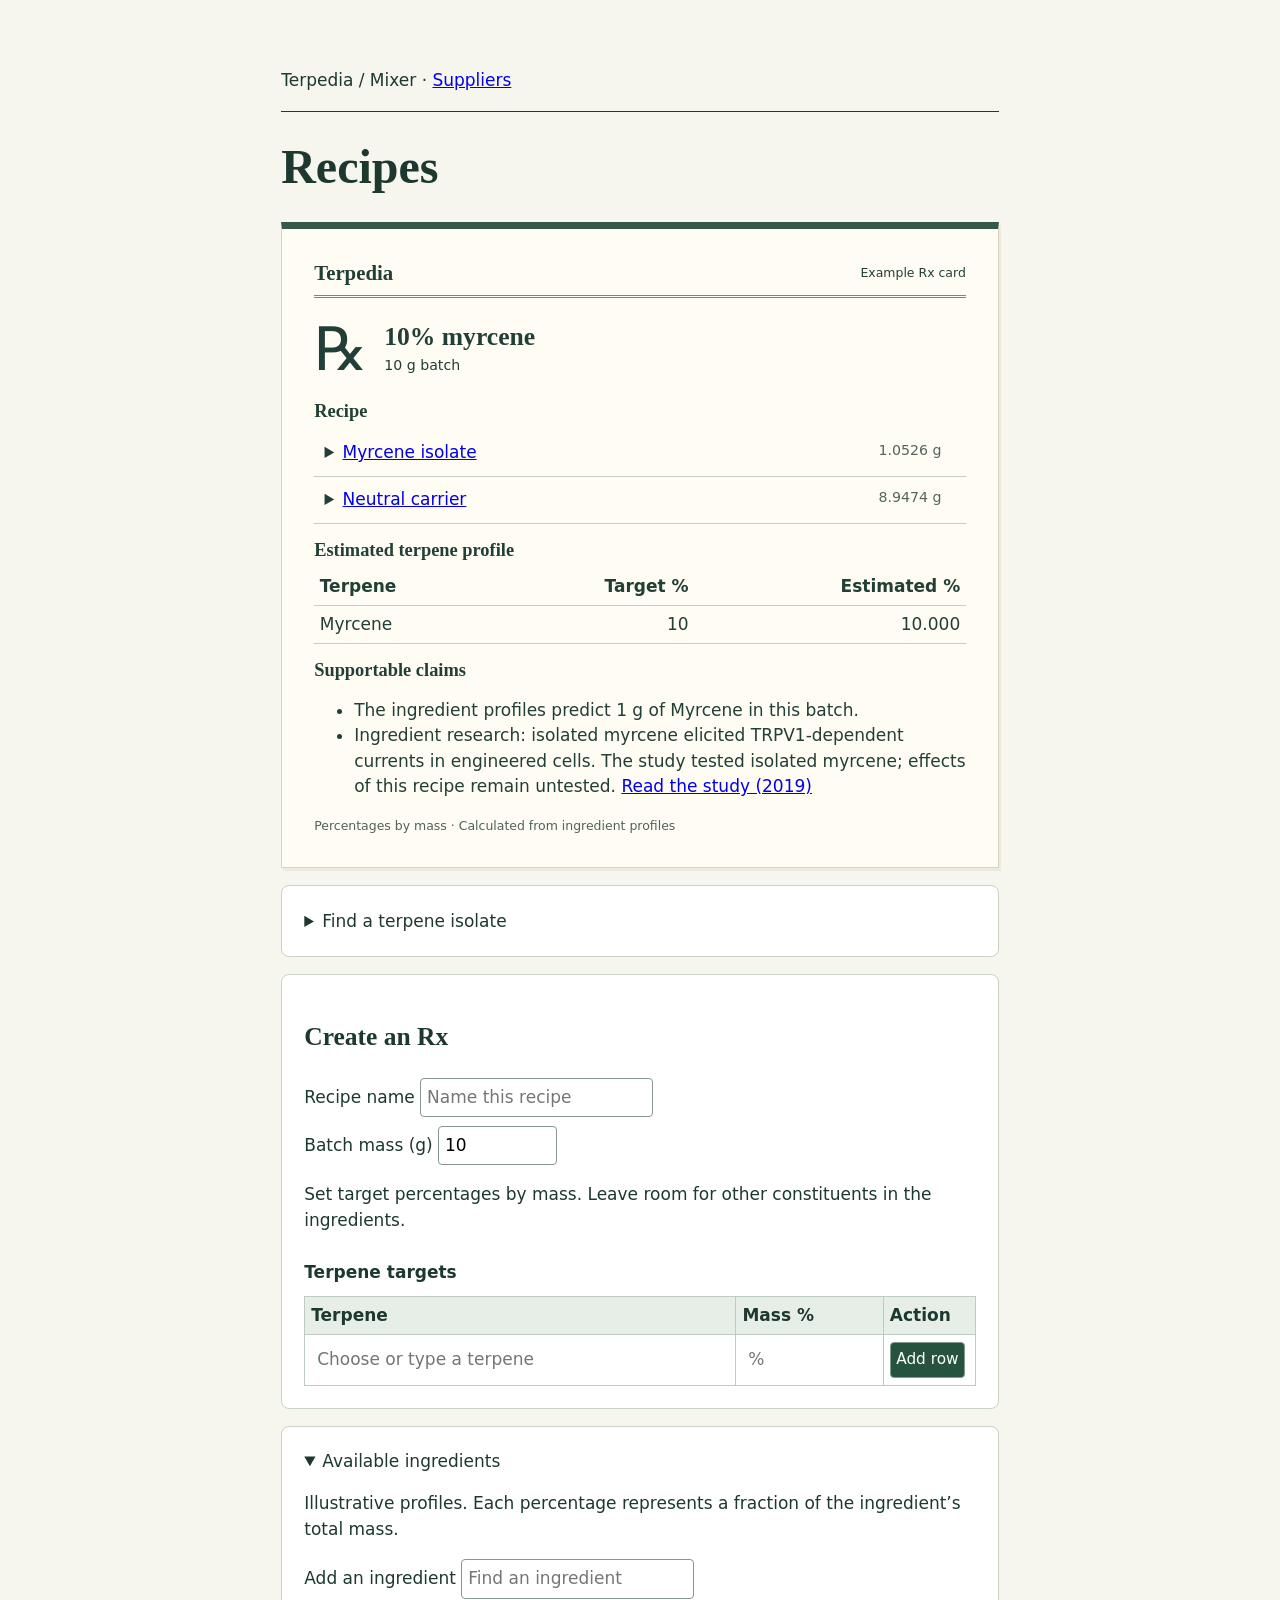
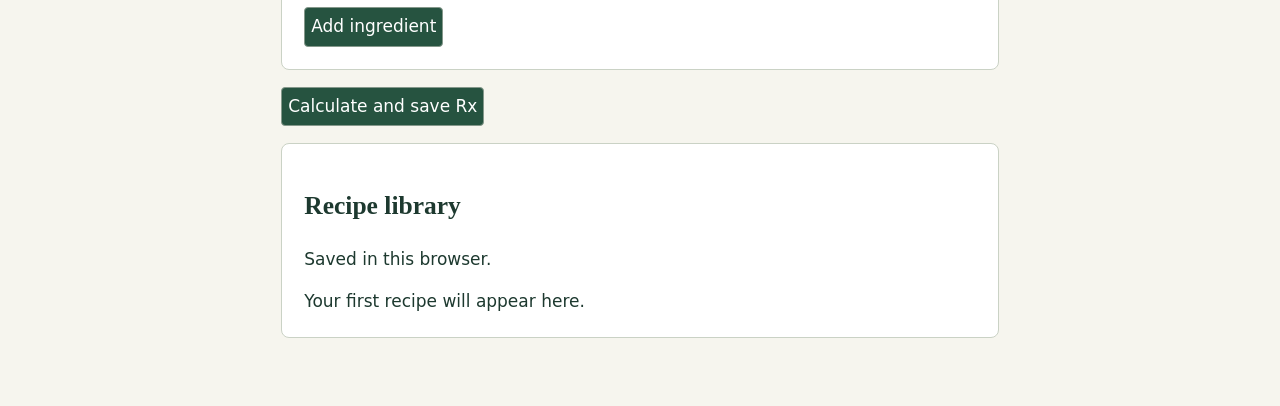
==== docs/index.html @ 72ed85a3 "Make suppliers addressable Terpedia entities with ingredient relationships" ====
<!doctype html><html lang="en"><meta charset="utf-8"><meta name="viewport" content="width=device-width,initial-scale=1"><title>Recipes · Terpedia</title>
<style>*{box-sizing:border-box}body{margin: auto;max-width:820px;padding:4vw;background:#f6f5ee;color:#1d392f;font:17px/1.5 system-ui}header{border-bottom:1px solid;padding:1em 0}h1,h2{font-family:Georgia,serif}h1{font-size:3rem;margin:.4em 0}section,details{background:white;border:1px solid #cad2c5;padding:1.3em;margin:1em 0;border-radius:8px}label{display:block;margin:.5em 0}input,button{font:inherit;padding:.35em;border:1px solid #85988b;border-radius:4px}input[type=number]{width:7em}button{background:#265340;color:white;cursor:pointer}pre{white-space:pre-wrap}summary{cursor:pointer}select{max-width:100%}.ingredient{margin:.5rem 0;padding:.65rem}.ingredient summary span{display:inline-grid;grid-template-columns:minmax(0,1fr) auto;gap:1rem;width:calc(100% - 2rem)}.ingredient small{color:#52665c}[hidden]{display:none!important}.targetSheet{width:100%;border-collapse:collapse;table-layout:fixed}.targetSheet caption{text-align:left;font-weight:bold;margin:.6em 0}.targetSheet th,.targetSheet td{border:1px solid #bdcbc2;text-align:left;padding:.35em;overflow-wrap:anywhere}.targetSheet thead{background:#e7eee7}.targetSheet th:nth-child(2){width:22%}.targetSheet th:last-child{width:5.4em}.targetSheet input,.targetSheet input[type=number]{width:100%;min-width:0;border:0;background:transparent}.targetSheet button{font-size:.9em}.targetSheet tbody tr:focus-within,.targetSheet tfoot tr:focus-within{background:#f0f6ed}</style><link rel="stylesheet" href="./rx-card.css">
<header>Terpedia / Mixer · <a href="./supplier.html">Suppliers</a></header><h1>Recipes</h1><div id="featuredRx"></div><details><summary>Find a terpene isolate</summary><p>Supplier catalog listings are matched by chemical structure. Confirm the supplier code and enter your material’s assay to add it to your ingredient inventory.</p><form id="addIsolate"><label>Compound and InChIKey <select id="isolatePicker"></select></label><label>Supplier listing <select id="supplierList"></select></label><label>Compound mass % <input id="assay" required type="number" min="0.000001" max="100" step="any"></label><button>Add ingredient and reload mixer</button></form></details><form id="form"><section><h2 id="draftHeading">Create an Rx</h2><button type="button" id="cancelFork" hidden>Cancel fork</button><label>Recipe name <input id="titleInput" required placeholder="Name this recipe"></label><label>Batch mass (g) <input id="mass" type="number" required min=".001" step="any" value="10"></label><p>Set target percentages by mass. Leave room for other constituents in the ingredients.</p><table class="targetSheet"><caption>Terpene targets</caption><thead><tr><th scope="col">Terpene</th><th scope="col">Mass %</th><th scope="col">Action</th></tr></thead><tbody id="targets"></tbody><tfoot><tr><td><input aria-label="New terpene" id="targetSearch" list="terpeneOptions" placeholder="Choose or type a terpene"><datalist id="terpeneOptions"></datalist></td><td><input aria-label="New target mass percent" id="newPercent" type="number" min="0" max="100" step="any" placeholder="%"></td><td><button type="button" id="addTarget">Add row</button></td></tr></tfoot></table></section>
<details open><summary>Available ingredients</summary><p>Illustrative profiles. Each percentage represents a fraction of the ingredient’s total mass.</p><label>Add an ingredient <input id="ingredientSearch" list="ingredientOptions" placeholder="Find an ingredient"></label><datalist id="ingredientOptions"></datalist><button type="button" id="addIngredient">Add ingredient</button><div id="stock"></div></details><button>Calculate and save Rx</button></form><p id="message" role="status"></p><section><h2>Recipe library</h2><p>Saved in this browser.</p><div id="library"></div></section><script type="module" src="./app.js?v=suppliers"></script></html>
---- docs/rx-card.css ----
.rxCard {
  margin: 1rem 0;
  padding: clamp(.8rem, 4vw, 2rem);
  color: #213f36;
  background: #fffcf3;
  border: 1px solid #d6d4c1;
  border-top: .45rem solid #34594a;
  box-shadow: 2px 3px 0 #edeadd;
  overflow-wrap: anywhere;
}
.padHeader, .padTitle { display: flex; align-items: center; gap: 1rem; }
.padHeader { justify-content: space-between; border-bottom: 3px double #768a78; padding-bottom: .65rem; }
.padHeader strong { font: bold 1.3rem Georgia, serif; }
.padHeader span, .rxCard footer { font-size: .78rem; }
.padTitle { margin: 1rem 0; }
.padTitle > span { font: 3.75rem Georgia, serif; }
.padTitle h3 { margin: 0; font: bold 1.6rem Georgia, serif; }
.rxCard h4, .rxCard caption { text-align: left; font: bold 1.15rem Georgia, serif; margin: 1rem 0 .45rem; }
.rxCard .ingredient { background: transparent; border: 0; border-bottom: 1px solid #c8cec1; border-radius: 0; margin: 0; }
.rxCard table { width: 100%; border-collapse: collapse; font-variant-numeric: tabular-nums; }
.rxCard td, .rxCard th { padding: .35rem; border-bottom: 1px solid #c8cec1; text-align: right; }
.rxCard th:first-child { text-align: left; }
.rxCard th[scope=row] { font-weight: normal; }
.rxCard td small { display: block; }
.rxCard footer { margin-top: 1rem; color: #4f6357; }
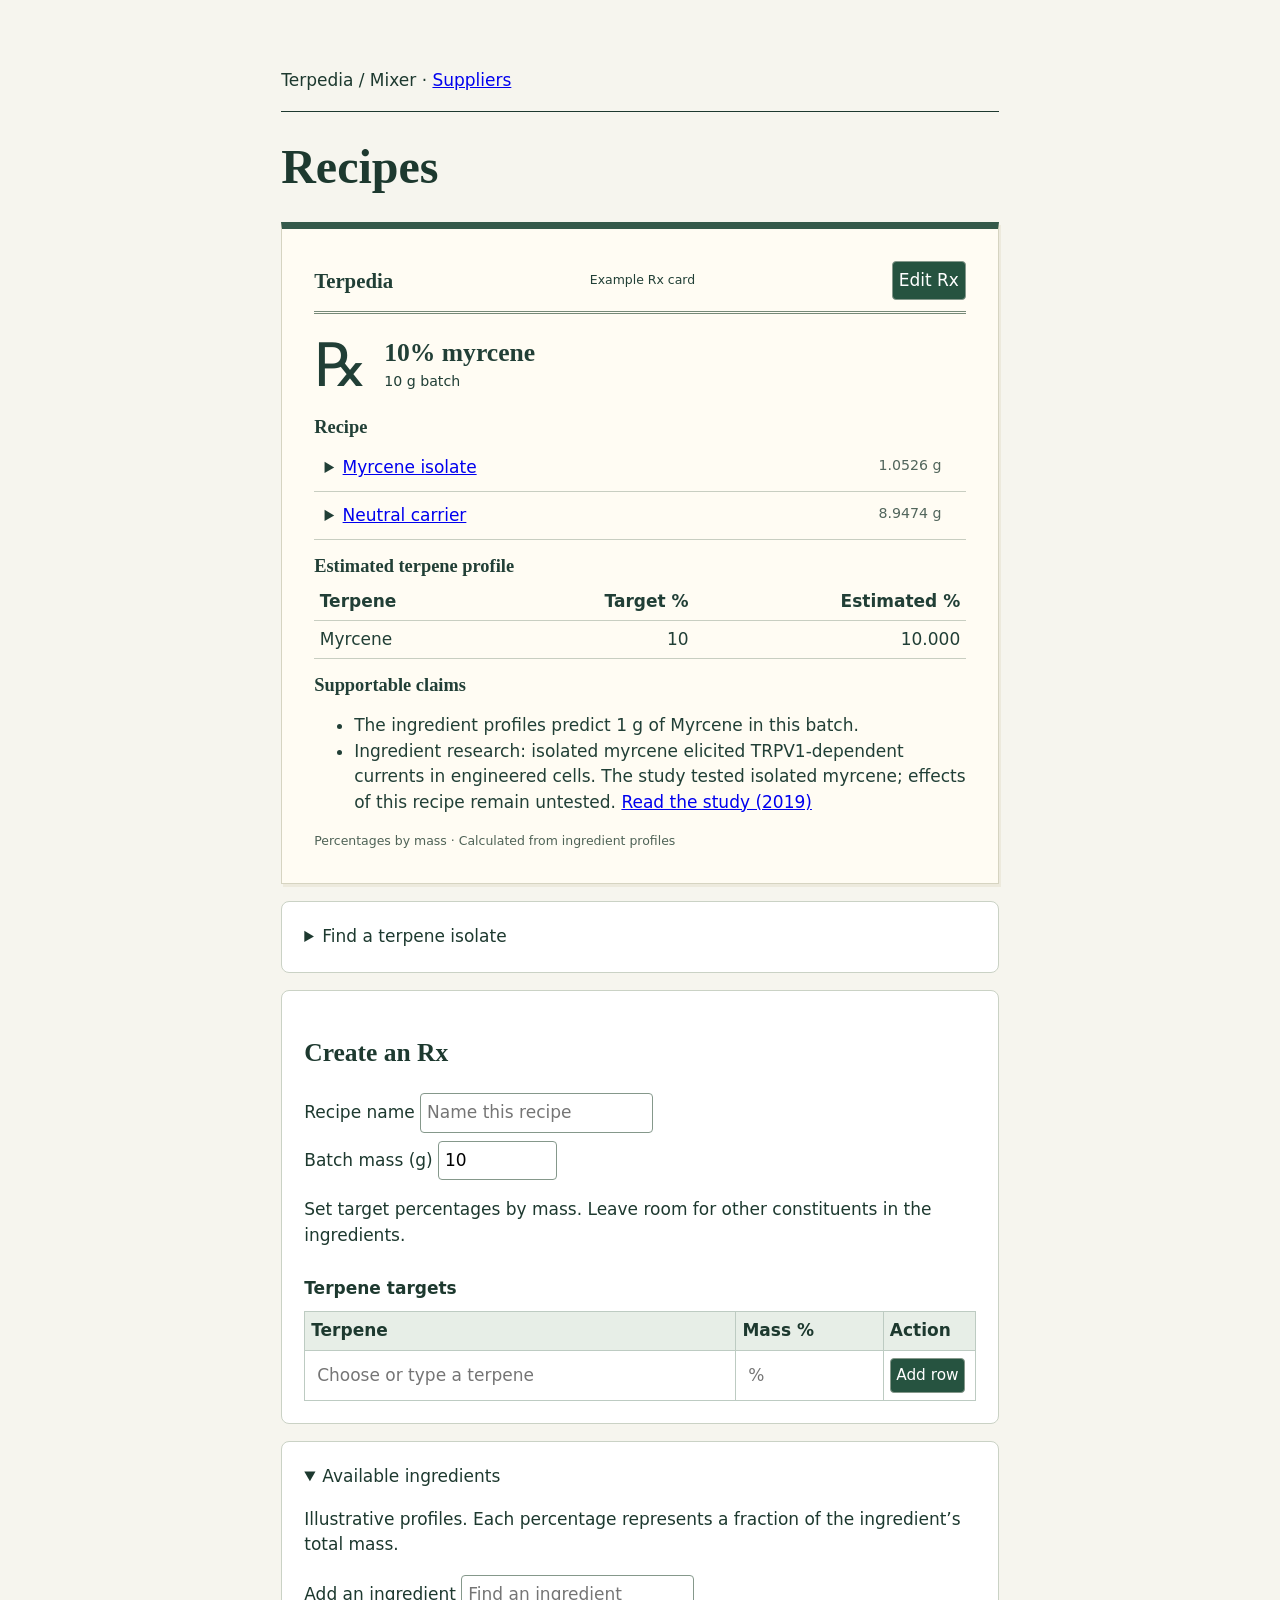
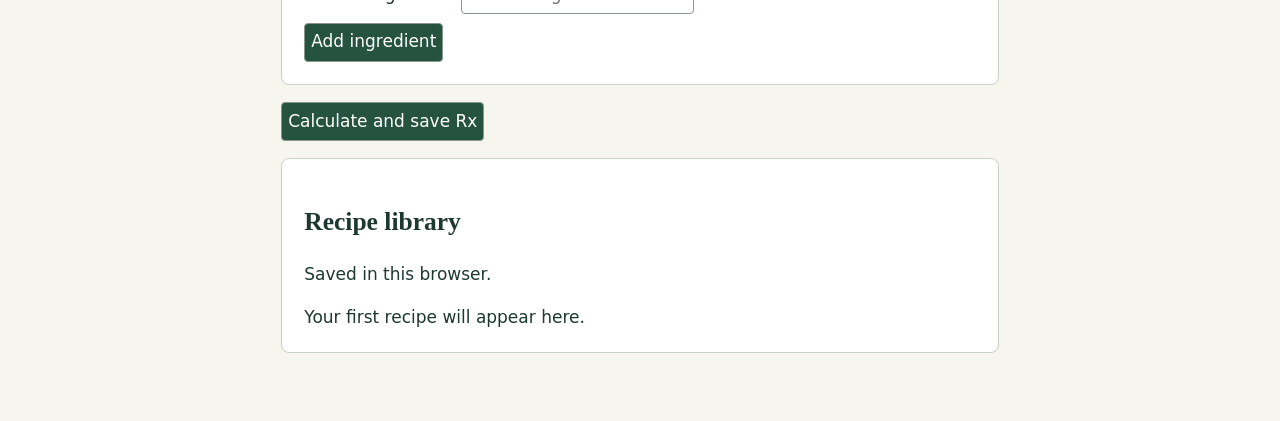
==== commit 142f89e7: "Edit Rx ingredient masses and fit an unsaved blend to revised targets" ====
--- a/docs/index.html
+++ b/docs/index.html
@@ -1,4 +1,4 @@
 <!doctype html><html lang="en"><meta charset="utf-8"><meta name="viewport" content="width=device-width,initial-scale=1"><title>Recipes · Terpedia</title>
 <style>*{box-sizing:border-box}body{margin: auto;max-width:820px;padding:4vw;background:#f6f5ee;color:#1d392f;font:17px/1.5 system-ui}header{border-bottom:1px solid;padding:1em 0}h1,h2{font-family:Georgia,serif}h1{font-size:3rem;margin:.4em 0}section,details{background:white;border:1px solid #cad2c5;padding:1.3em;margin:1em 0;border-radius:8px}label{display:block;margin:.5em 0}input,button{font:inherit;padding:.35em;border:1px solid #85988b;border-radius:4px}input[type=number]{width:7em}button{background:#265340;color:white;cursor:pointer}pre{white-space:pre-wrap}summary{cursor:pointer}select{max-width:100%}.ingredient{margin:.5rem 0;padding:.65rem}.ingredient summary span{display:inline-grid;grid-template-columns:minmax(0,1fr) auto;gap:1rem;width:calc(100% - 2rem)}.ingredient small{color:#52665c}[hidden]{display:none!important}.targetSheet{width:100%;border-collapse:collapse;table-layout:fixed}.targetSheet caption{text-align:left;font-weight:bold;margin:.6em 0}.targetSheet th,.targetSheet td{border:1px solid #bdcbc2;text-align:left;padding:.35em;overflow-wrap:anywhere}.targetSheet thead{background:#e7eee7}.targetSheet th:nth-child(2){width:22%}.targetSheet th:last-child{width:5.4em}.targetSheet input,.targetSheet input[type=number]{width:100%;min-width:0;border:0;background:transparent}.targetSheet button{font-size:.9em}.targetSheet tbody tr:focus-within,.targetSheet tfoot tr:focus-within{background:#f0f6ed}</style><link rel="stylesheet" href="./rx-card.css">
 <header>Terpedia / Mixer · <a href="./supplier.html">Suppliers</a></header><h1>Recipes</h1><div id="featuredRx"></div><details><summary>Find a terpene isolate</summary><p>Supplier catalog listings are matched by chemical structure. Confirm the supplier code and enter your material’s assay to add it to your ingredient inventory.</p><form id="addIsolate"><label>Compound and InChIKey <select id="isolatePicker"></select></label><label>Supplier listing <select id="supplierList"></select></label><label>Compound mass % <input id="assay" required type="number" min="0.000001" max="100" step="any"></label><button>Add ingredient and reload mixer</button></form></details><form id="form"><section><h2 id="draftHeading">Create an Rx</h2><button type="button" id="cancelFork" hidden>Cancel fork</button><label>Recipe name <input id="titleInput" required placeholder="Name this recipe"></label><label>Batch mass (g) <input id="mass" type="number" required min=".001" step="any" value="10"></label><p>Set target percentages by mass. Leave room for other constituents in the ingredients.</p><table class="targetSheet"><caption>Terpene targets</caption><thead><tr><th scope="col">Terpene</th><th scope="col">Mass %</th><th scope="col">Action</th></tr></thead><tbody id="targets"></tbody><tfoot><tr><td><input aria-label="New terpene" id="targetSearch" list="terpeneOptions" placeholder="Choose or type a terpene"><datalist id="terpeneOptions"></datalist></td><td><input aria-label="New target mass percent" id="newPercent" type="number" min="0" max="100" step="any" placeholder="%"></td><td><button type="button" id="addTarget">Add row</button></td></tr></tfoot></table></section>
-<details open><summary>Available ingredients</summary><p>Illustrative profiles. Each percentage represents a fraction of the ingredient’s total mass.</p><label>Add an ingredient <input id="ingredientSearch" list="ingredientOptions" placeholder="Find an ingredient"></label><datalist id="ingredientOptions"></datalist><button type="button" id="addIngredient">Add ingredient</button><div id="stock"></div></details><button>Calculate and save Rx</button></form><p id="message" role="status"></p><section><h2>Recipe library</h2><p>Saved in this browser.</p><div id="library"></div></section><script type="module" src="./app.js?v=suppliers"></script></html>
+<details open><summary>Available ingredients</summary><p>Illustrative profiles. Each percentage represents a fraction of the ingredient’s total mass.</p><label>Add an ingredient <input id="ingredientSearch" list="ingredientOptions" placeholder="Find an ingredient"></label><datalist id="ingredientOptions"></datalist><button type="button" id="addIngredient">Add ingredient</button><div id="stock"></div></details><button id="fit" type="submit" hidden>Update ingredients to meet targets</button> <button id="saveRx">Calculate and save Rx</button><div id="preview" aria-live="polite"></div></form><p id="message" role="status"></p><section><h2>Recipe library</h2><p>Saved in this browser.</p><div id="library"></div></section><script type="module" src="./app.js?v=edit-rx"></script></html>
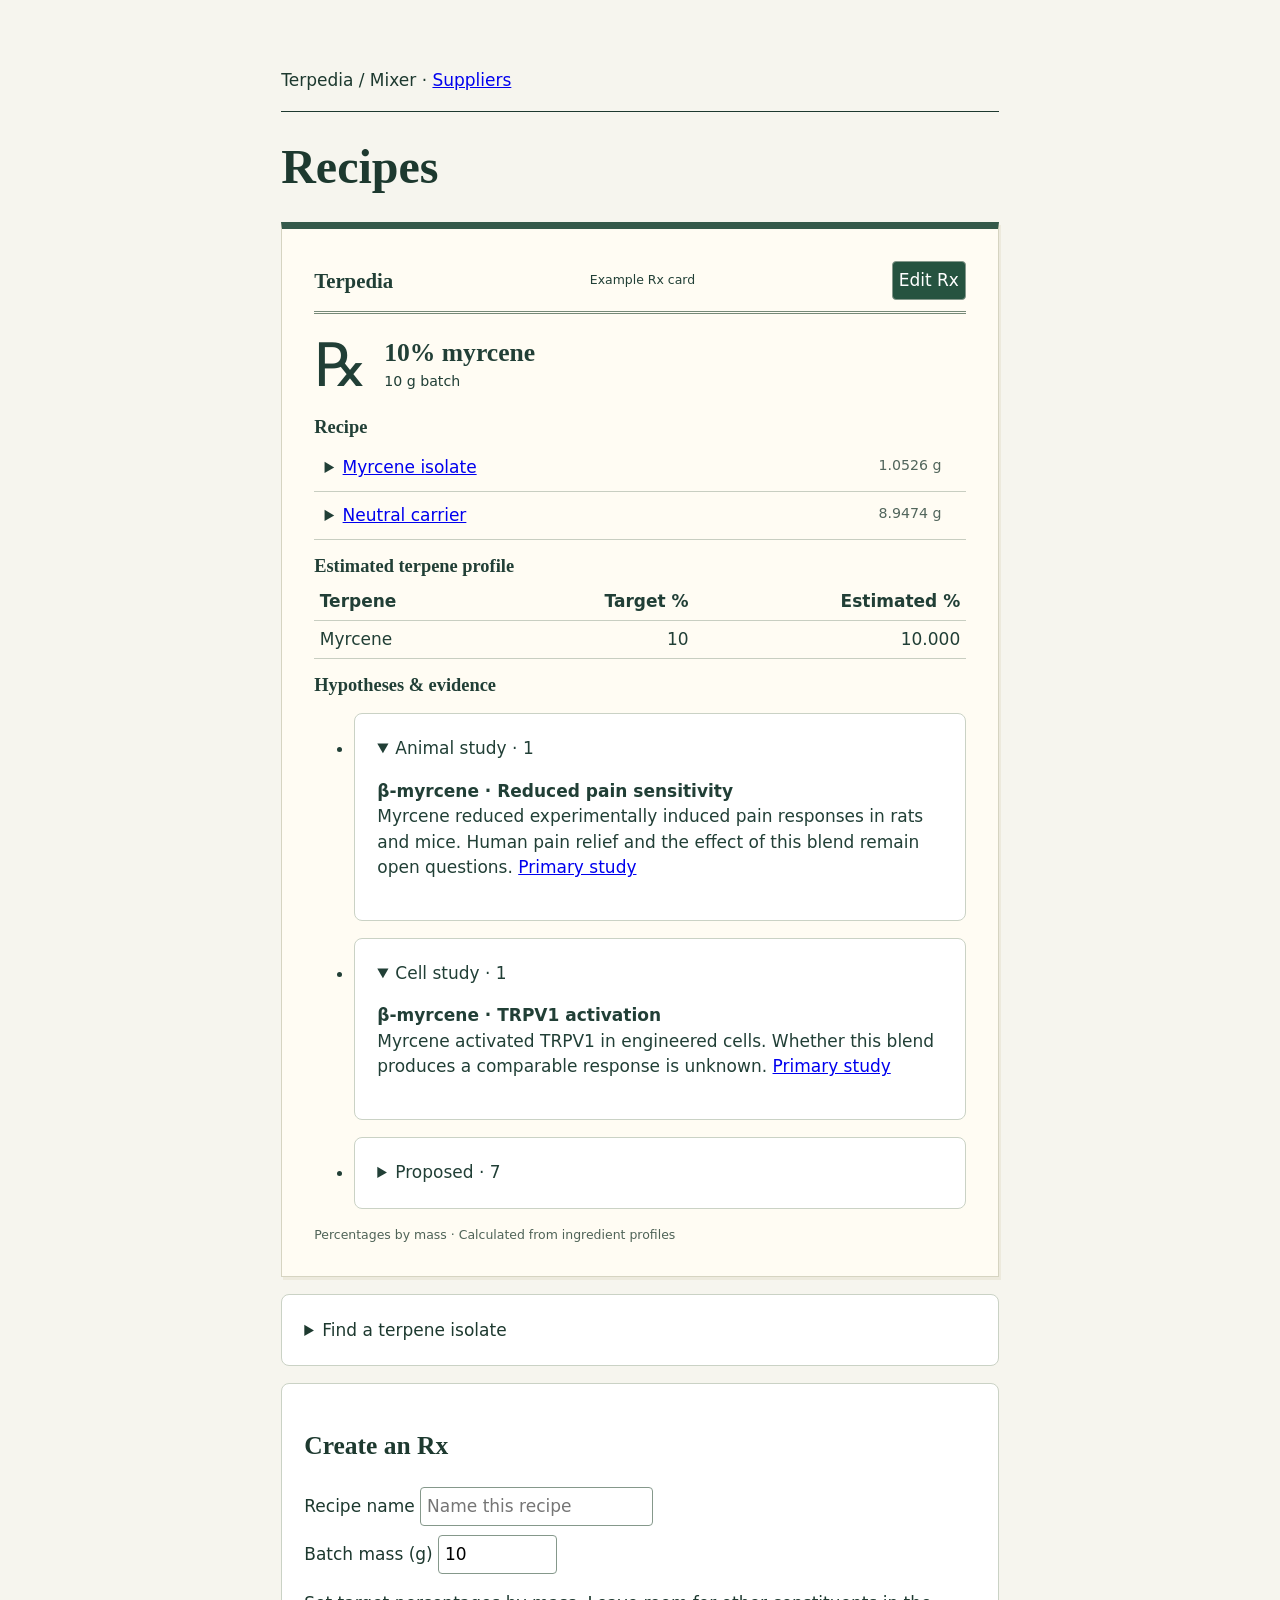
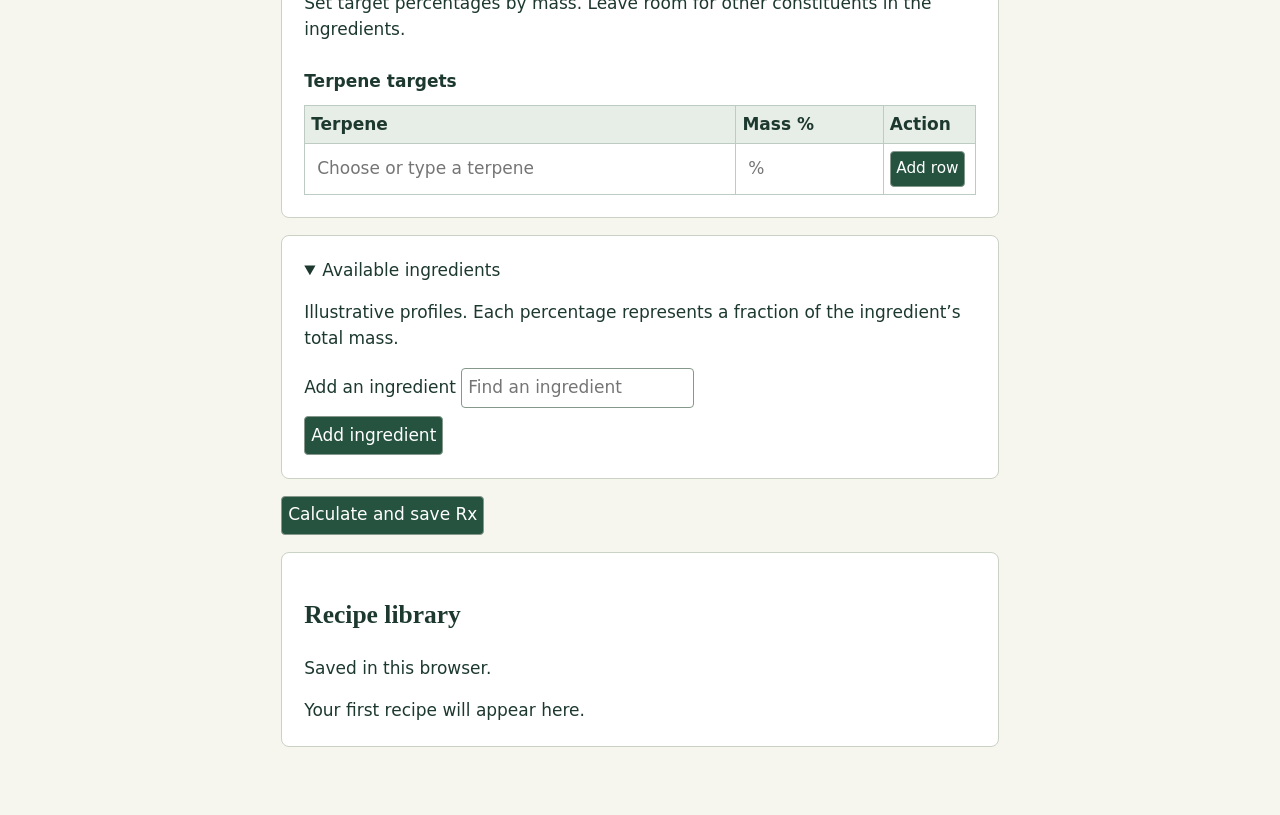
==== commit 90a73516: "Show endpoint-specific hypotheses grouped by supporting evidence" ====
--- a/docs/index.html
+++ b/docs/index.html
@@ -1,4 +1,4 @@
 <!doctype html><html lang="en"><meta charset="utf-8"><meta name="viewport" content="width=device-width,initial-scale=1"><title>Recipes · Terpedia</title>
 <style>*{box-sizing:border-box}body{margin: auto;max-width:820px;padding:4vw;background:#f6f5ee;color:#1d392f;font:17px/1.5 system-ui}header{border-bottom:1px solid;padding:1em 0}h1,h2{font-family:Georgia,serif}h1{font-size:3rem;margin:.4em 0}section,details{background:white;border:1px solid #cad2c5;padding:1.3em;margin:1em 0;border-radius:8px}label{display:block;margin:.5em 0}input,button{font:inherit;padding:.35em;border:1px solid #85988b;border-radius:4px}input[type=number]{width:7em}button{background:#265340;color:white;cursor:pointer}pre{white-space:pre-wrap}summary{cursor:pointer}select{max-width:100%}.ingredient{margin:.5rem 0;padding:.65rem}.ingredient summary span{display:inline-grid;grid-template-columns:minmax(0,1fr) auto;gap:1rem;width:calc(100% - 2rem)}.ingredient small{color:#52665c}[hidden]{display:none!important}.targetSheet{width:100%;border-collapse:collapse;table-layout:fixed}.targetSheet caption{text-align:left;font-weight:bold;margin:.6em 0}.targetSheet th,.targetSheet td{border:1px solid #bdcbc2;text-align:left;padding:.35em;overflow-wrap:anywhere}.targetSheet thead{background:#e7eee7}.targetSheet th:nth-child(2){width:22%}.targetSheet th:last-child{width:5.4em}.targetSheet input,.targetSheet input[type=number]{width:100%;min-width:0;border:0;background:transparent}.targetSheet button{font-size:.9em}.targetSheet tbody tr:focus-within,.targetSheet tfoot tr:focus-within{background:#f0f6ed}</style><link rel="stylesheet" href="./rx-card.css">
 <header>Terpedia / Mixer · <a href="./supplier.html">Suppliers</a></header><h1>Recipes</h1><div id="featuredRx"></div><details><summary>Find a terpene isolate</summary><p>Supplier catalog listings are matched by chemical structure. Confirm the supplier code and enter your material’s assay to add it to your ingredient inventory.</p><form id="addIsolate"><label>Compound and InChIKey <select id="isolatePicker"></select></label><label>Supplier listing <select id="supplierList"></select></label><label>Compound mass % <input id="assay" required type="number" min="0.000001" max="100" step="any"></label><button>Add ingredient and reload mixer</button></form></details><form id="form"><section><h2 id="draftHeading">Create an Rx</h2><button type="button" id="cancelFork" hidden>Cancel fork</button><label>Recipe name <input id="titleInput" required placeholder="Name this recipe"></label><label>Batch mass (g) <input id="mass" type="number" required min=".001" step="any" value="10"></label><p>Set target percentages by mass. Leave room for other constituents in the ingredients.</p><table class="targetSheet"><caption>Terpene targets</caption><thead><tr><th scope="col">Terpene</th><th scope="col">Mass %</th><th scope="col">Action</th></tr></thead><tbody id="targets"></tbody><tfoot><tr><td><input aria-label="New terpene" id="targetSearch" list="terpeneOptions" placeholder="Choose or type a terpene"><datalist id="terpeneOptions"></datalist></td><td><input aria-label="New target mass percent" id="newPercent" type="number" min="0" max="100" step="any" placeholder="%"></td><td><button type="button" id="addTarget">Add row</button></td></tr></tfoot></table></section>
-<details open><summary>Available ingredients</summary><p>Illustrative profiles. Each percentage represents a fraction of the ingredient’s total mass.</p><label>Add an ingredient <input id="ingredientSearch" list="ingredientOptions" placeholder="Find an ingredient"></label><datalist id="ingredientOptions"></datalist><button type="button" id="addIngredient">Add ingredient</button><div id="stock"></div></details><button id="fit" type="submit" hidden>Update ingredients to meet targets</button> <button id="saveRx">Calculate and save Rx</button><div id="preview" aria-live="polite"></div></form><p id="message" role="status"></p><section><h2>Recipe library</h2><p>Saved in this browser.</p><div id="library"></div></section><script type="module" src="./app.js?v=edit-rx"></script></html>
+<details open><summary>Available ingredients</summary><p>Illustrative profiles. Each percentage represents a fraction of the ingredient’s total mass.</p><label>Add an ingredient <input id="ingredientSearch" list="ingredientOptions" placeholder="Find an ingredient"></label><datalist id="ingredientOptions"></datalist><button type="button" id="addIngredient">Add ingredient</button><div id="stock"></div></details><button id="fit" type="button" hidden>Refit to targets</button> <button id="saveRx">Calculate and save Rx</button><div id="preview" aria-live="polite"></div></form><p id="message" role="status"></p><section><h2>Recipe library</h2><p>Saved in this browser.</p><div id="library"></div></section><script type="module" src="./app.js?v=hypotheses"></script></html>
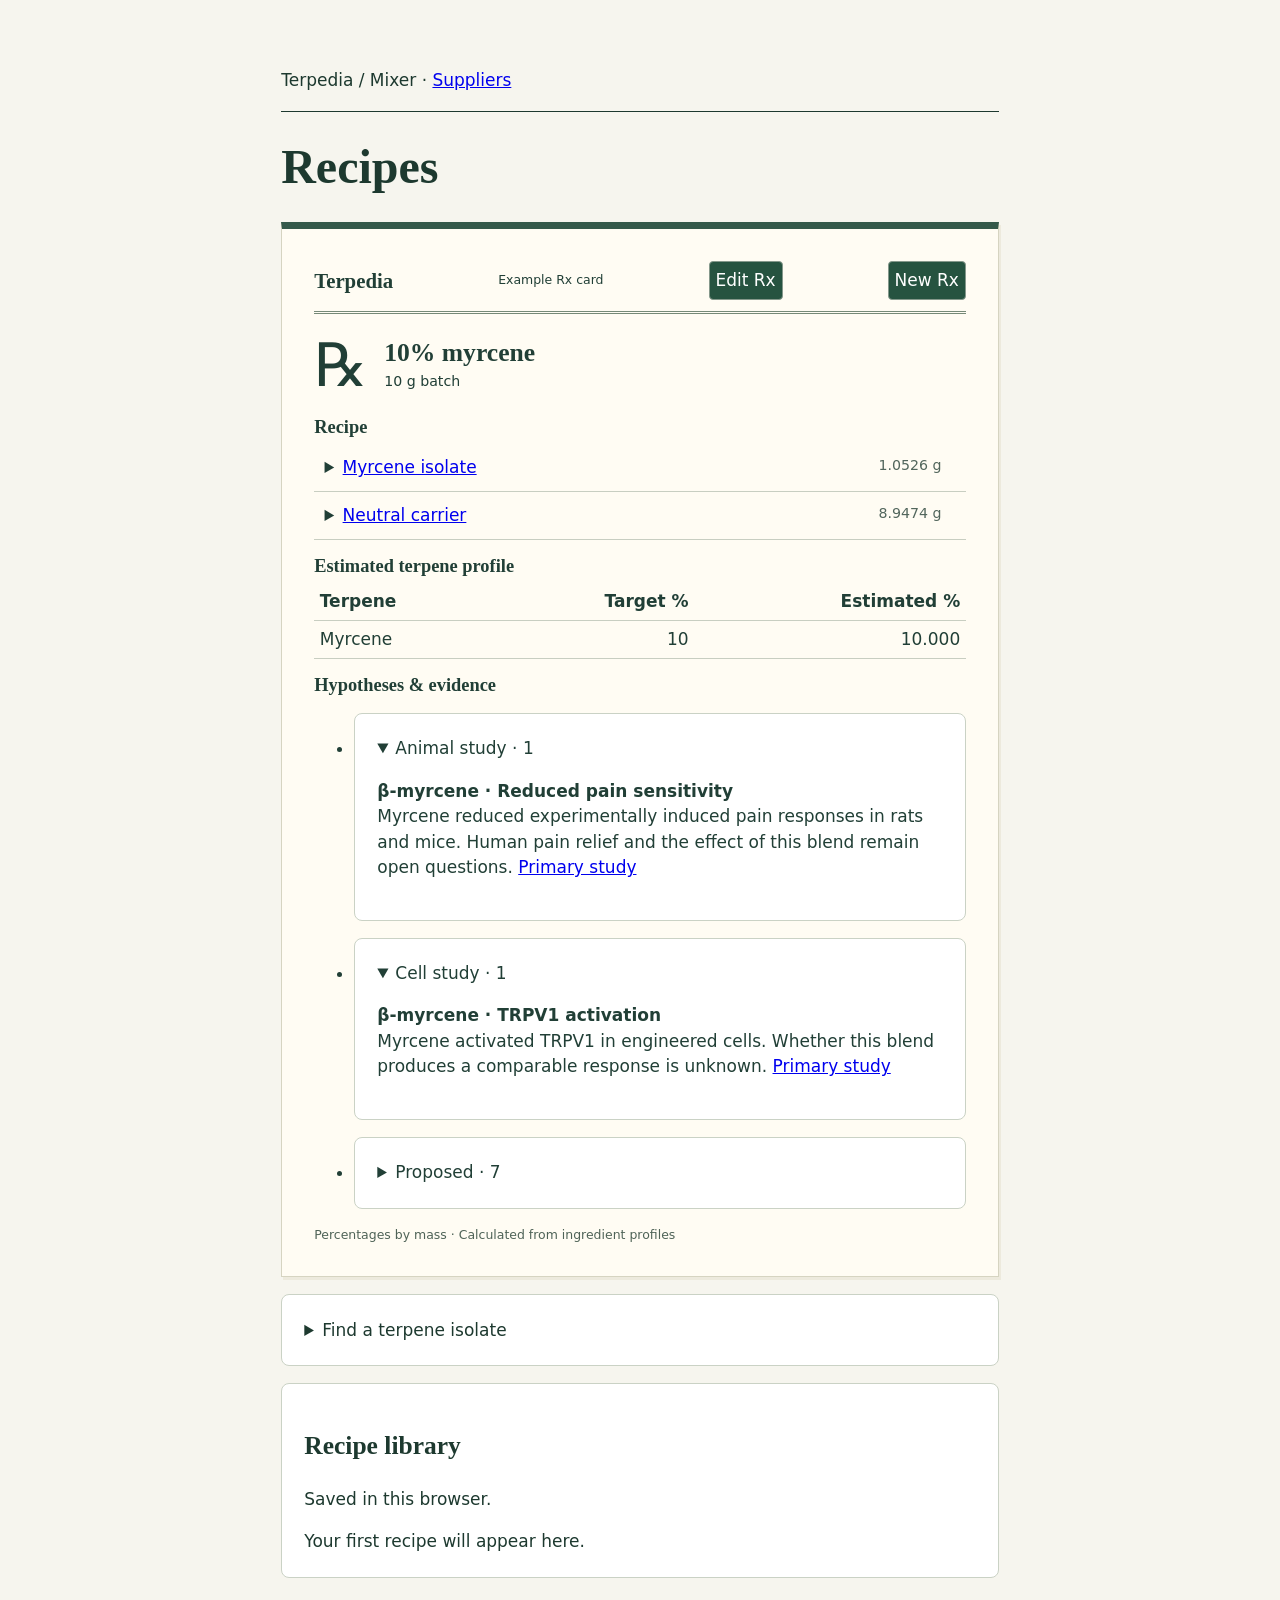
==== commit b839e334: "Use the Rx card as a single viewing and editing workspace" ====
--- a/docs/index.html
+++ b/docs/index.html
@@ -1,4 +1,4 @@
 <!doctype html><html lang="en"><meta charset="utf-8"><meta name="viewport" content="width=device-width,initial-scale=1"><title>Recipes · Terpedia</title>
 <style>*{box-sizing:border-box}body{margin: auto;max-width:820px;padding:4vw;background:#f6f5ee;color:#1d392f;font:17px/1.5 system-ui}header{border-bottom:1px solid;padding:1em 0}h1,h2{font-family:Georgia,serif}h1{font-size:3rem;margin:.4em 0}section,details{background:white;border:1px solid #cad2c5;padding:1.3em;margin:1em 0;border-radius:8px}label{display:block;margin:.5em 0}input,button{font:inherit;padding:.35em;border:1px solid #85988b;border-radius:4px}input[type=number]{width:7em}button{background:#265340;color:white;cursor:pointer}pre{white-space:pre-wrap}summary{cursor:pointer}select{max-width:100%}.ingredient{margin:.5rem 0;padding:.65rem}.ingredient summary span{display:inline-grid;grid-template-columns:minmax(0,1fr) auto;gap:1rem;width:calc(100% - 2rem)}.ingredient small{color:#52665c}[hidden]{display:none!important}.targetSheet{width:100%;border-collapse:collapse;table-layout:fixed}.targetSheet caption{text-align:left;font-weight:bold;margin:.6em 0}.targetSheet th,.targetSheet td{border:1px solid #bdcbc2;text-align:left;padding:.35em;overflow-wrap:anywhere}.targetSheet thead{background:#e7eee7}.targetSheet th:nth-child(2){width:22%}.targetSheet th:last-child{width:5.4em}.targetSheet input,.targetSheet input[type=number]{width:100%;min-width:0;border:0;background:transparent}.targetSheet button{font-size:.9em}.targetSheet tbody tr:focus-within,.targetSheet tfoot tr:focus-within{background:#f0f6ed}</style><link rel="stylesheet" href="./rx-card.css">
-<header>Terpedia / Mixer · <a href="./supplier.html">Suppliers</a></header><h1>Recipes</h1><div id="featuredRx"></div><details><summary>Find a terpene isolate</summary><p>Supplier catalog listings are matched by chemical structure. Confirm the supplier code and enter your material’s assay to add it to your ingredient inventory.</p><form id="addIsolate"><label>Compound and InChIKey <select id="isolatePicker"></select></label><label>Supplier listing <select id="supplierList"></select></label><label>Compound mass % <input id="assay" required type="number" min="0.000001" max="100" step="any"></label><button>Add ingredient and reload mixer</button></form></details><form id="form"><section><h2 id="draftHeading">Create an Rx</h2><button type="button" id="cancelFork" hidden>Cancel fork</button><label>Recipe name <input id="titleInput" required placeholder="Name this recipe"></label><label>Batch mass (g) <input id="mass" type="number" required min=".001" step="any" value="10"></label><p>Set target percentages by mass. Leave room for other constituents in the ingredients.</p><table class="targetSheet"><caption>Terpene targets</caption><thead><tr><th scope="col">Terpene</th><th scope="col">Mass %</th><th scope="col">Action</th></tr></thead><tbody id="targets"></tbody><tfoot><tr><td><input aria-label="New terpene" id="targetSearch" list="terpeneOptions" placeholder="Choose or type a terpene"><datalist id="terpeneOptions"></datalist></td><td><input aria-label="New target mass percent" id="newPercent" type="number" min="0" max="100" step="any" placeholder="%"></td><td><button type="button" id="addTarget">Add row</button></td></tr></tfoot></table></section>
-<details open><summary>Available ingredients</summary><p>Illustrative profiles. Each percentage represents a fraction of the ingredient’s total mass.</p><label>Add an ingredient <input id="ingredientSearch" list="ingredientOptions" placeholder="Find an ingredient"></label><datalist id="ingredientOptions"></datalist><button type="button" id="addIngredient">Add ingredient</button><div id="stock"></div></details><button id="fit" type="button" hidden>Refit to targets</button> <button id="saveRx">Calculate and save Rx</button><div id="preview" aria-live="polite"></div></form><p id="message" role="status"></p><section><h2>Recipe library</h2><p>Saved in this browser.</p><div id="library"></div></section><script type="module" src="./app.js?v=hypotheses"></script></html>
+<header>Terpedia / Mixer · <a href="./supplier.html">Suppliers</a></header><h1>Recipes</h1><div id="workspace"><div id="featuredRx"></div><form id="form" class="rxCard" hidden><div class="padHeader"><strong>Terpedia</strong><span>℞ · Recipe editor</span></div><section><h2 id="draftHeading">New Rx</h2><button type="button" id="cancelFork" hidden>Cancel fork</button><label>Recipe name <input id="titleInput" required placeholder="Name this recipe"></label><label>Batch mass (g) <input id="mass" type="number" required min=".001" step="any" value="10"></label><p>Set target percentages by mass. Leave room for other constituents in the ingredients.</p><table class="targetSheet"><caption>Terpene targets</caption><thead><tr><th scope="col">Terpene</th><th scope="col">Mass %</th><th scope="col">Action</th></tr></thead><tbody id="targets"></tbody><tfoot><tr><td><input aria-label="New terpene" id="targetSearch" list="terpeneOptions" placeholder="Choose or type a terpene"><datalist id="terpeneOptions"></datalist></td><td><input aria-label="New target mass percent" id="newPercent" type="number" min="0" max="100" step="any" placeholder="%"></td><td><button type="button" id="addTarget">Add row</button></td></tr></tfoot></table></section>
+<details open><summary>Available ingredients</summary><p>Illustrative profiles. Each percentage represents a fraction of the ingredient’s total mass.</p><label>Add an ingredient <input id="ingredientSearch" list="ingredientOptions" placeholder="Find an ingredient"></label><datalist id="ingredientOptions"></datalist><button type="button" id="addIngredient">Add ingredient</button><div id="stock"></div></details><button id="fit" type="button" hidden>Refit to targets</button> <button id="saveRx">Calculate and save Rx</button><div id="preview" aria-live="polite"></div></form><p id="message" role="status"></p></div><details><summary>Find a terpene isolate</summary><p>Supplier catalog listings are matched by chemical structure. Confirm the supplier code and enter your material’s assay to add it to your ingredient inventory.</p><form id="addIsolate"><label>Compound and InChIKey <select id="isolatePicker"></select></label><label>Supplier listing <select id="supplierList"></select></label><label>Compound mass % <input id="assay" required type="number" min="0.000001" max="100" step="any"></label><button>Add ingredient and reload mixer</button></form></details><section><h2>Recipe library</h2><p>Saved in this browser.</p><div id="library"></div></section><script type="module" src="./app.js?v=card-workspace"></script></html>
--- a/docs/rx-card.css
+++ b/docs/rx-card.css
@@ -23,3 +23,5 @@
 .rxCard th[scope=row] { font-weight: normal; }
 .rxCard td small { display: block; }
 .rxCard footer { margin-top: 1rem; color: #4f6357; }
+#form.rxCard > section, #form.rxCard > details { background: transparent; padding: .7rem 0; border: 0; border-bottom: 1px solid #c8cec1; border-radius: 0; }
+.padHeader { flex-wrap: wrap; }
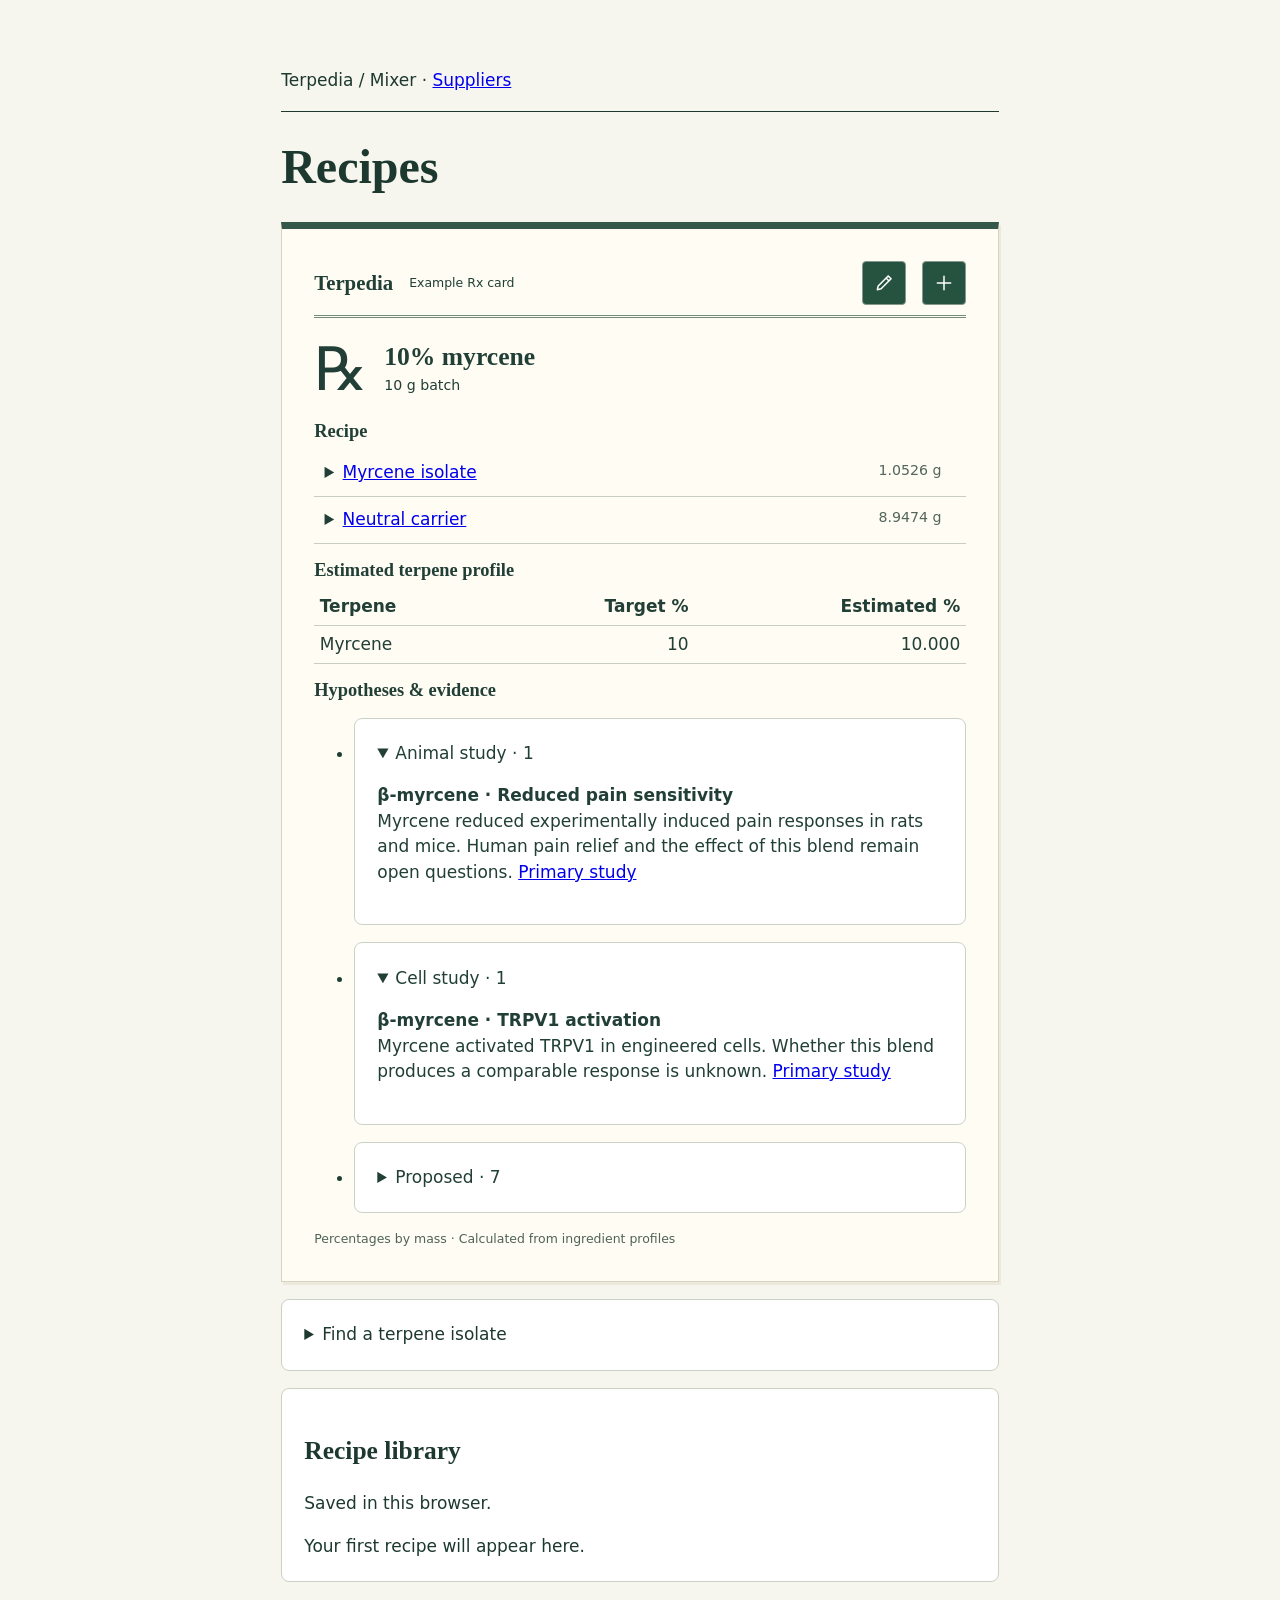
==== commit 41a36662: "Use labeled pencil and plus icons on Rx cards" ====
--- a/docs/index.html
+++ b/docs/index.html
@@ -1,4 +1,4 @@
 <!doctype html><html lang="en"><meta charset="utf-8"><meta name="viewport" content="width=device-width,initial-scale=1"><title>Recipes · Terpedia</title>
 <style>*{box-sizing:border-box}body{margin: auto;max-width:820px;padding:4vw;background:#f6f5ee;color:#1d392f;font:17px/1.5 system-ui}header{border-bottom:1px solid;padding:1em 0}h1,h2{font-family:Georgia,serif}h1{font-size:3rem;margin:.4em 0}section,details{background:white;border:1px solid #cad2c5;padding:1.3em;margin:1em 0;border-radius:8px}label{display:block;margin:.5em 0}input,button{font:inherit;padding:.35em;border:1px solid #85988b;border-radius:4px}input[type=number]{width:7em}button{background:#265340;color:white;cursor:pointer}pre{white-space:pre-wrap}summary{cursor:pointer}select{max-width:100%}.ingredient{margin:.5rem 0;padding:.65rem}.ingredient summary span{display:inline-grid;grid-template-columns:minmax(0,1fr) auto;gap:1rem;width:calc(100% - 2rem)}.ingredient small{color:#52665c}[hidden]{display:none!important}.targetSheet{width:100%;border-collapse:collapse;table-layout:fixed}.targetSheet caption{text-align:left;font-weight:bold;margin:.6em 0}.targetSheet th,.targetSheet td{border:1px solid #bdcbc2;text-align:left;padding:.35em;overflow-wrap:anywhere}.targetSheet thead{background:#e7eee7}.targetSheet th:nth-child(2){width:22%}.targetSheet th:last-child{width:5.4em}.targetSheet input,.targetSheet input[type=number]{width:100%;min-width:0;border:0;background:transparent}.targetSheet button{font-size:.9em}.targetSheet tbody tr:focus-within,.targetSheet tfoot tr:focus-within{background:#f0f6ed}</style><link rel="stylesheet" href="./rx-card.css">
 <header>Terpedia / Mixer · <a href="./supplier.html">Suppliers</a></header><h1>Recipes</h1><div id="workspace"><div id="featuredRx"></div><form id="form" class="rxCard" hidden><div class="padHeader"><strong>Terpedia</strong><span>℞ · Recipe editor</span></div><section><h2 id="draftHeading">New Rx</h2><button type="button" id="cancelFork" hidden>Cancel fork</button><label>Recipe name <input id="titleInput" required placeholder="Name this recipe"></label><label>Batch mass (g) <input id="mass" type="number" required min=".001" step="any" value="10"></label><p>Set target percentages by mass. Leave room for other constituents in the ingredients.</p><table class="targetSheet"><caption>Terpene targets</caption><thead><tr><th scope="col">Terpene</th><th scope="col">Mass %</th><th scope="col">Action</th></tr></thead><tbody id="targets"></tbody><tfoot><tr><td><input aria-label="New terpene" id="targetSearch" list="terpeneOptions" placeholder="Choose or type a terpene"><datalist id="terpeneOptions"></datalist></td><td><input aria-label="New target mass percent" id="newPercent" type="number" min="0" max="100" step="any" placeholder="%"></td><td><button type="button" id="addTarget">Add row</button></td></tr></tfoot></table></section>
-<details open><summary>Available ingredients</summary><p>Illustrative profiles. Each percentage represents a fraction of the ingredient’s total mass.</p><label>Add an ingredient <input id="ingredientSearch" list="ingredientOptions" placeholder="Find an ingredient"></label><datalist id="ingredientOptions"></datalist><button type="button" id="addIngredient">Add ingredient</button><div id="stock"></div></details><button id="fit" type="button" hidden>Refit to targets</button> <button id="saveRx">Calculate and save Rx</button><div id="preview" aria-live="polite"></div></form><p id="message" role="status"></p></div><details><summary>Find a terpene isolate</summary><p>Supplier catalog listings are matched by chemical structure. Confirm the supplier code and enter your material’s assay to add it to your ingredient inventory.</p><form id="addIsolate"><label>Compound and InChIKey <select id="isolatePicker"></select></label><label>Supplier listing <select id="supplierList"></select></label><label>Compound mass % <input id="assay" required type="number" min="0.000001" max="100" step="any"></label><button>Add ingredient and reload mixer</button></form></details><section><h2>Recipe library</h2><p>Saved in this browser.</p><div id="library"></div></section><script type="module" src="./app.js?v=card-workspace"></script></html>
+<details open><summary>Available ingredients</summary><p>Illustrative profiles. Each percentage represents a fraction of the ingredient’s total mass.</p><label>Add an ingredient <input id="ingredientSearch" list="ingredientOptions" placeholder="Find an ingredient"></label><datalist id="ingredientOptions"></datalist><button type="button" id="addIngredient">Add ingredient</button><div id="stock"></div></details><button id="fit" type="button" hidden>Refit to targets</button> <button id="saveRx">Calculate and save Rx</button><div id="preview" aria-live="polite"></div></form><p id="message" role="status"></p></div><details><summary>Find a terpene isolate</summary><p>Supplier catalog listings are matched by chemical structure. Confirm the supplier code and enter your material’s assay to add it to your ingredient inventory.</p><form id="addIsolate"><label>Compound and InChIKey <select id="isolatePicker"></select></label><label>Supplier listing <select id="supplierList"></select></label><label>Compound mass % <input id="assay" required type="number" min="0.000001" max="100" step="any"></label><button>Add ingredient and reload mixer</button></form></details><section><h2>Recipe library</h2><p>Saved in this browser.</p><div id="library"></div></section><script type="module" src="./app.js?v=card-icons"></script></html>
--- a/docs/rx-card.css
+++ b/docs/rx-card.css
@@ -25,3 +25,7 @@
 .rxCard footer { margin-top: 1rem; color: #4f6357; }
 #form.rxCard > section, #form.rxCard > details { background: transparent; padding: .7rem 0; border: 0; border-bottom: 1px solid #c8cec1; border-radius: 0; }
 .padHeader { flex-wrap: wrap; }
+
+.padHeader .cardIcon { display: inline-grid; place-items: center; width: 44px; height: 44px; padding: 0; }
+.padHeader .cardIcon:focus-visible { outline: 3px solid #34594a; outline-offset: 3px; }
+.padHeader span { margin-right: auto; }
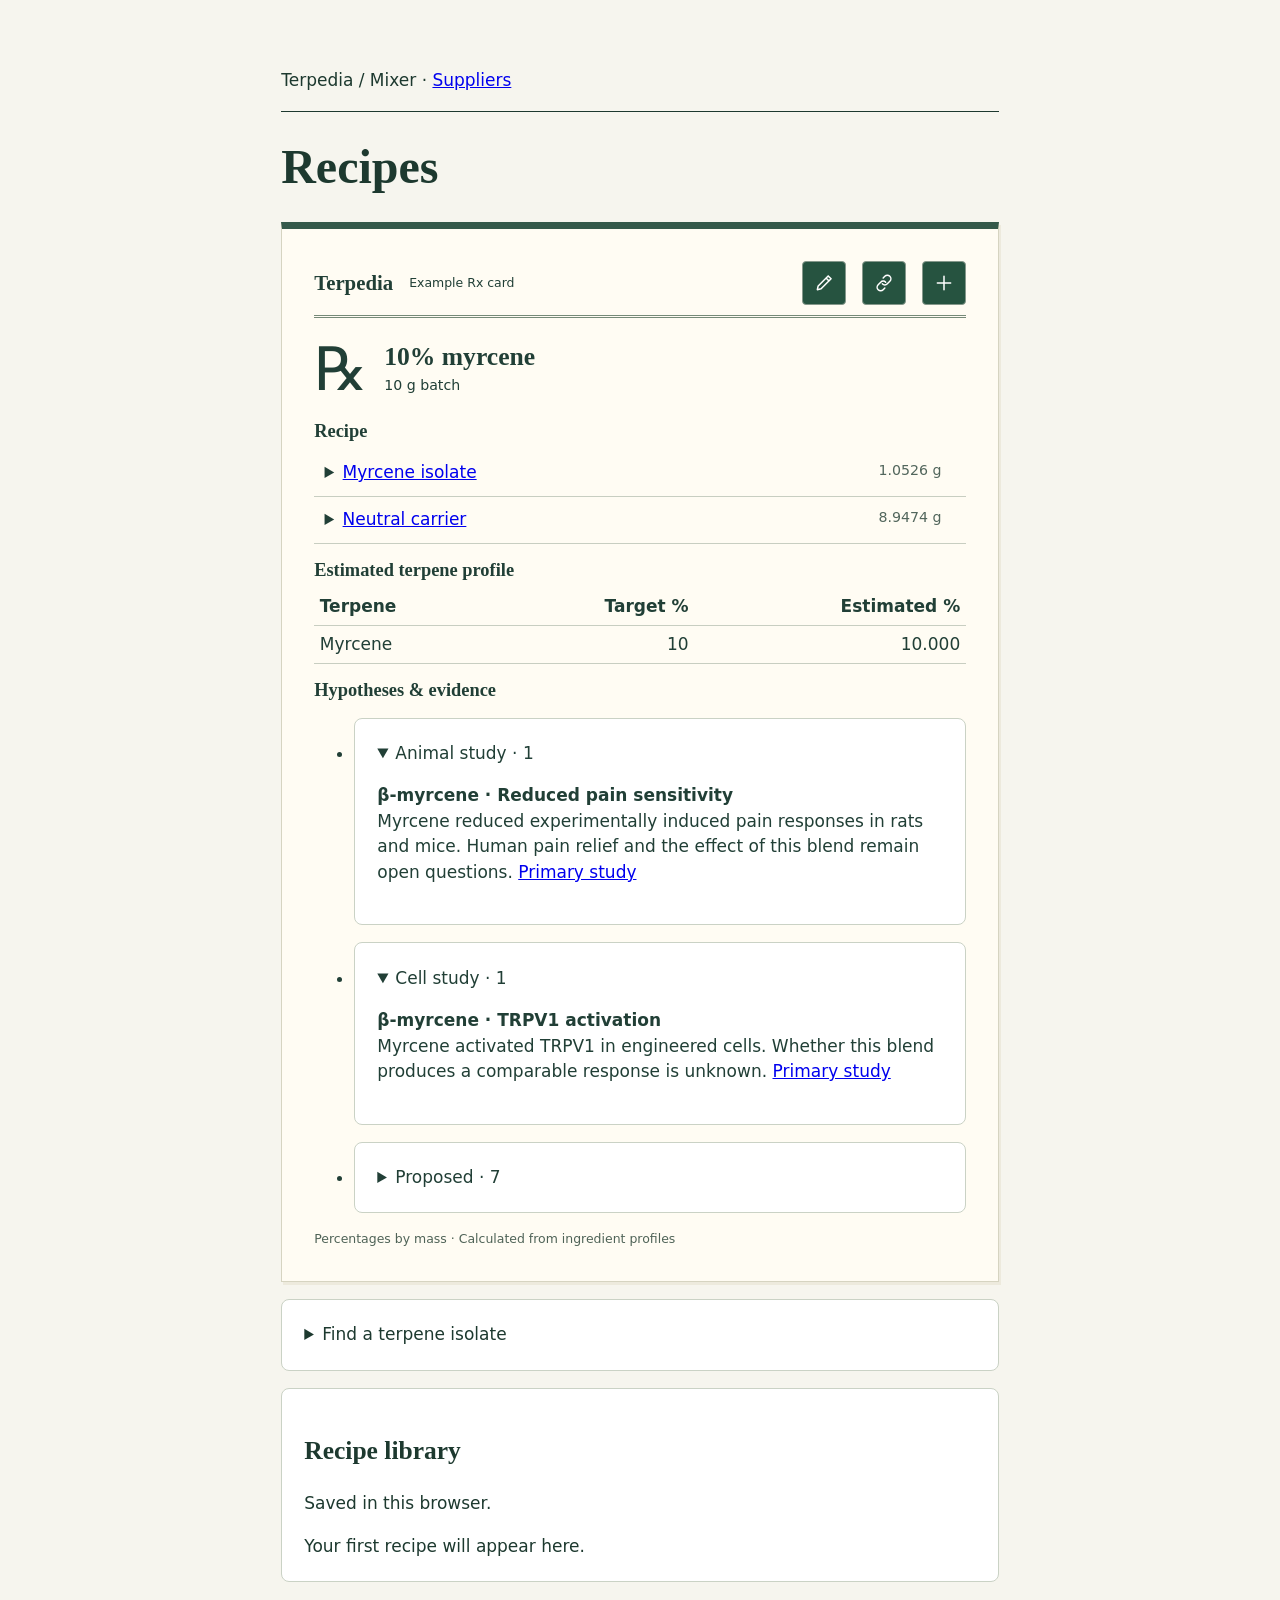
==== commit f76a6795: "Open and share portable Rx cards using a URL parameter" ====
--- a/docs/index.html
+++ b/docs/index.html
@@ -1,4 +1,4 @@
 <!doctype html><html lang="en"><meta charset="utf-8"><meta name="viewport" content="width=device-width,initial-scale=1"><title>Recipes · Terpedia</title>
 <style>*{box-sizing:border-box}body{margin: auto;max-width:820px;padding:4vw;background:#f6f5ee;color:#1d392f;font:17px/1.5 system-ui}header{border-bottom:1px solid;padding:1em 0}h1,h2{font-family:Georgia,serif}h1{font-size:3rem;margin:.4em 0}section,details{background:white;border:1px solid #cad2c5;padding:1.3em;margin:1em 0;border-radius:8px}label{display:block;margin:.5em 0}input,button{font:inherit;padding:.35em;border:1px solid #85988b;border-radius:4px}input[type=number]{width:7em}button{background:#265340;color:white;cursor:pointer}pre{white-space:pre-wrap}summary{cursor:pointer}select{max-width:100%}.ingredient{margin:.5rem 0;padding:.65rem}.ingredient summary span{display:inline-grid;grid-template-columns:minmax(0,1fr) auto;gap:1rem;width:calc(100% - 2rem)}.ingredient small{color:#52665c}[hidden]{display:none!important}.targetSheet{width:100%;border-collapse:collapse;table-layout:fixed}.targetSheet caption{text-align:left;font-weight:bold;margin:.6em 0}.targetSheet th,.targetSheet td{border:1px solid #bdcbc2;text-align:left;padding:.35em;overflow-wrap:anywhere}.targetSheet thead{background:#e7eee7}.targetSheet th:nth-child(2){width:22%}.targetSheet th:last-child{width:5.4em}.targetSheet input,.targetSheet input[type=number]{width:100%;min-width:0;border:0;background:transparent}.targetSheet button{font-size:.9em}.targetSheet tbody tr:focus-within,.targetSheet tfoot tr:focus-within{background:#f0f6ed}</style><link rel="stylesheet" href="./rx-card.css">
 <header>Terpedia / Mixer · <a href="./supplier.html">Suppliers</a></header><h1>Recipes</h1><div id="workspace"><div id="featuredRx"></div><form id="form" class="rxCard" hidden><div class="padHeader"><strong>Terpedia</strong><span>℞ · Recipe editor</span></div><section><h2 id="draftHeading">New Rx</h2><button type="button" id="cancelFork" hidden>Cancel fork</button><label>Recipe name <input id="titleInput" required placeholder="Name this recipe"></label><label>Batch mass (g) <input id="mass" type="number" required min=".001" step="any" value="10"></label><p>Set target percentages by mass. Leave room for other constituents in the ingredients.</p><table class="targetSheet"><caption>Terpene targets</caption><thead><tr><th scope="col">Terpene</th><th scope="col">Mass %</th><th scope="col">Action</th></tr></thead><tbody id="targets"></tbody><tfoot><tr><td><input aria-label="New terpene" id="targetSearch" list="terpeneOptions" placeholder="Choose or type a terpene"><datalist id="terpeneOptions"></datalist></td><td><input aria-label="New target mass percent" id="newPercent" type="number" min="0" max="100" step="any" placeholder="%"></td><td><button type="button" id="addTarget">Add row</button></td></tr></tfoot></table></section>
-<details open><summary>Available ingredients</summary><p>Illustrative profiles. Each percentage represents a fraction of the ingredient’s total mass.</p><label>Add an ingredient <input id="ingredientSearch" list="ingredientOptions" placeholder="Find an ingredient"></label><datalist id="ingredientOptions"></datalist><button type="button" id="addIngredient">Add ingredient</button><div id="stock"></div></details><button id="fit" type="button" hidden>Refit to targets</button> <button id="saveRx">Calculate and save Rx</button><div id="preview" aria-live="polite"></div></form><p id="message" role="status"></p></div><details><summary>Find a terpene isolate</summary><p>Supplier catalog listings are matched by chemical structure. Confirm the supplier code and enter your material’s assay to add it to your ingredient inventory.</p><form id="addIsolate"><label>Compound and InChIKey <select id="isolatePicker"></select></label><label>Supplier listing <select id="supplierList"></select></label><label>Compound mass % <input id="assay" required type="number" min="0.000001" max="100" step="any"></label><button>Add ingredient and reload mixer</button></form></details><section><h2>Recipe library</h2><p>Saved in this browser.</p><div id="library"></div></section><script type="module" src="./app.js?v=card-icons"></script></html>
+<details open><summary>Available ingredients</summary><p>Illustrative profiles. Each percentage represents a fraction of the ingredient’s total mass.</p><label>Add an ingredient <input id="ingredientSearch" list="ingredientOptions" placeholder="Find an ingredient"></label><datalist id="ingredientOptions"></datalist><button type="button" id="addIngredient">Add ingredient</button><div id="stock"></div></details><button id="fit" type="button" hidden>Refit to targets</button> <button id="saveRx">Calculate and save Rx</button><div id="preview" aria-live="polite"></div></form><p id="message" role="status"></p></div><details><summary>Find a terpene isolate</summary><p>Supplier catalog listings are matched by chemical structure. Confirm the supplier code and enter your material’s assay to add it to your ingredient inventory.</p><form id="addIsolate"><label>Compound and InChIKey <select id="isolatePicker"></select></label><label>Supplier listing <select id="supplierList"></select></label><label>Compound mass % <input id="assay" required type="number" min="0.000001" max="100" step="any"></label><button>Add ingredient and reload mixer</button></form></details><section><h2>Recipe library</h2><p>Saved in this browser.</p><div id="library"></div></section><script type="module" src="./app.js?v=rx-links"></script></html>
--- a/docs/rx-card.css
+++ b/docs/rx-card.css
@@ -29,3 +29,7 @@
 .padHeader .cardIcon { display: inline-grid; place-items: center; width: 44px; height: 44px; padding: 0; }
 .padHeader .cardIcon:focus-visible { outline: 3px solid #34594a; outline-offset: 3px; }
 .padHeader span { margin-right: auto; }
+
+.rxCard input[form=form] { max-width:100%; box-sizing:border-box; color:inherit; background:transparent; border:0; border-bottom:1px solid #81958b; border-radius:0; }
+.rxCard h3 input { font:inherit; width:100%; }
+.rxCard input[type=number][form=form] { width:6em; }
